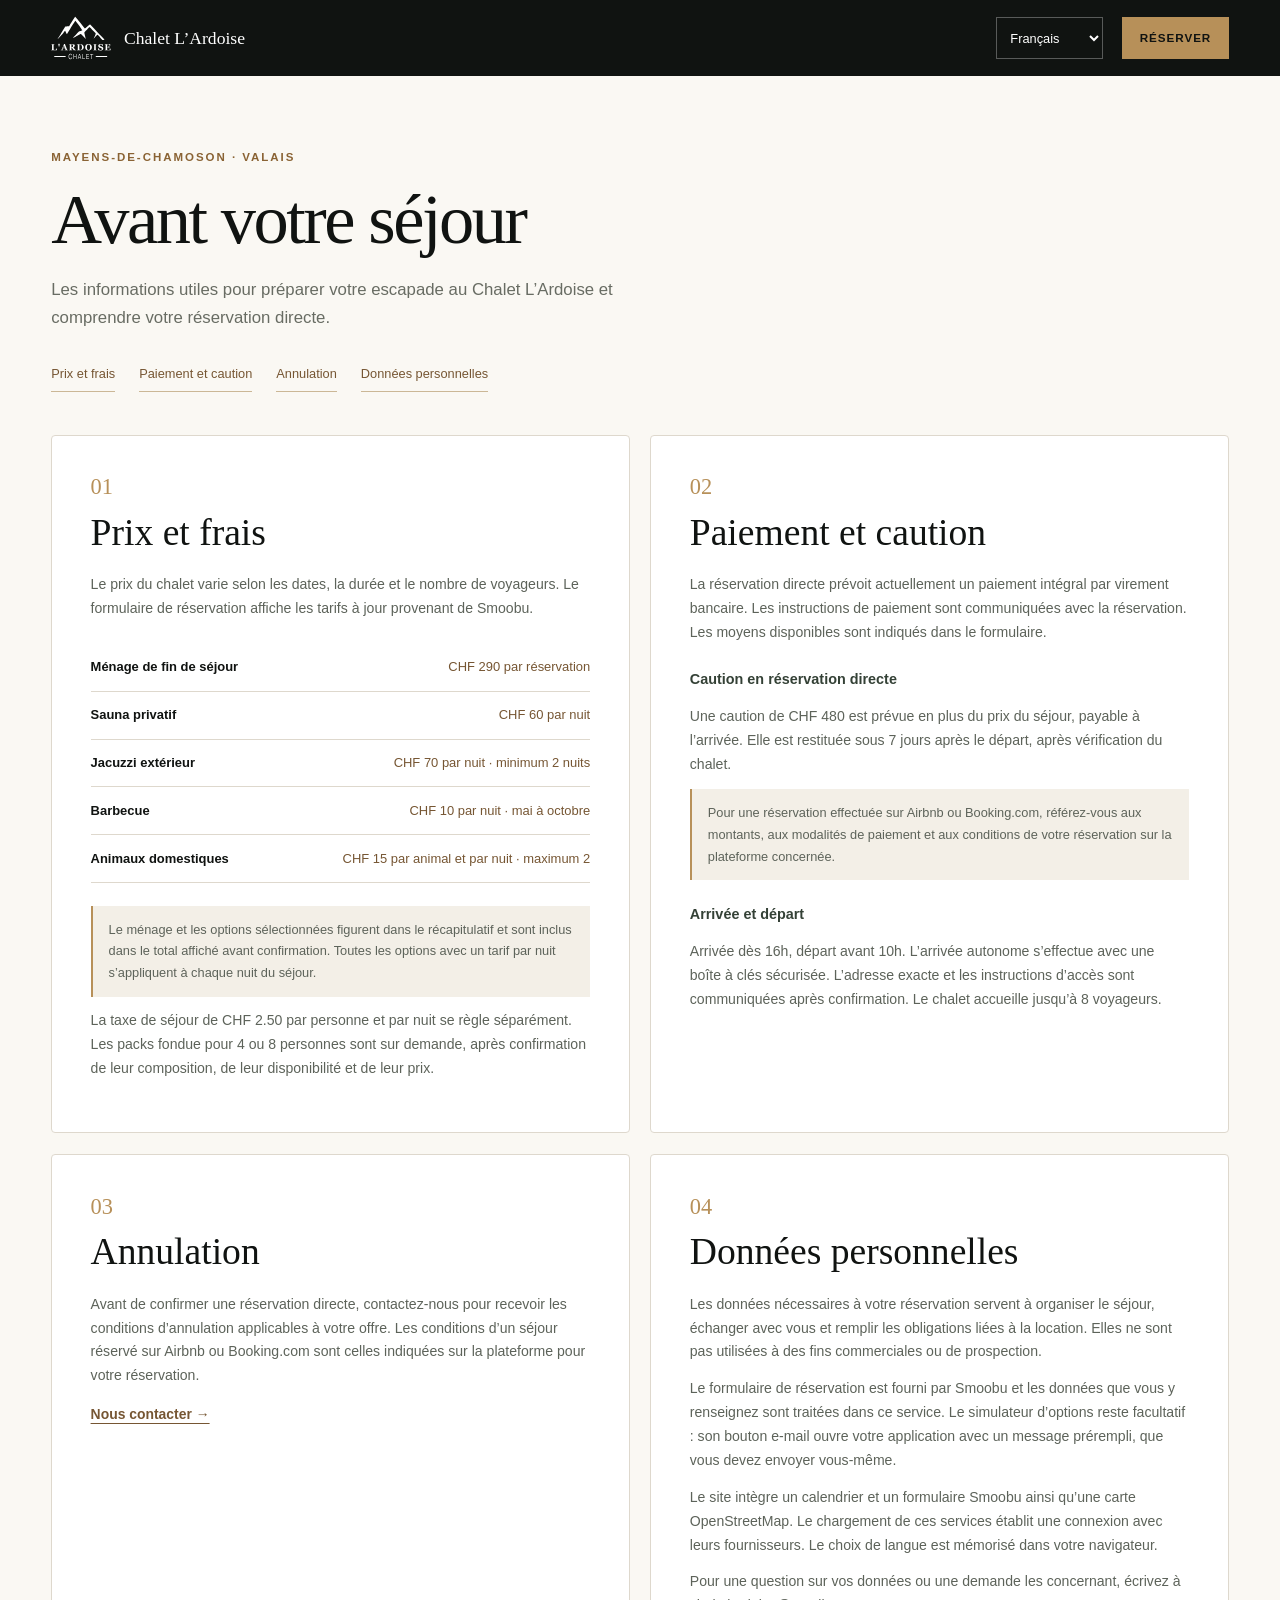
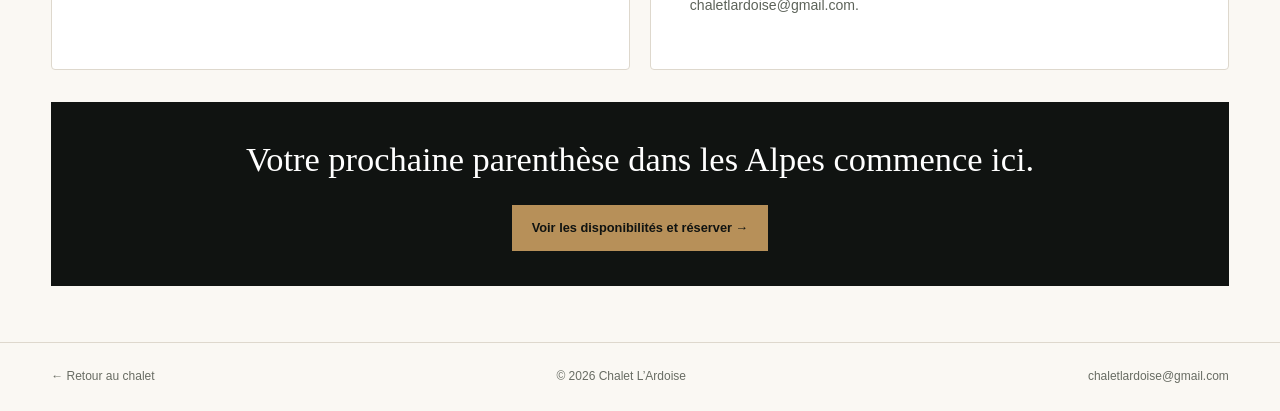
==== infos-sejour/index.html @ dc981add "Clarify direct booking fees, simplify extras planner and publish stay information" ====
<!doctype html>
<html lang="fr">
<head>
  <meta charset="utf-8" />
  <meta name="viewport" content="width=device-width,initial-scale=1" />
  <meta name="theme-color" content="#101311" />
  <title>Informations de séjour — Chalet L’Ardoise</title>
  <meta name="description" content="Réservation directe au Chalet L’Ardoise : tarifs, frais de ménage, options, caution et informations pratiques avant votre séjour." />
  <link rel="icon" href="../images/logo.svg" />
  <link rel="stylesheet" href="./stay-info.css" />
  <script src="./stay-info.js" defer></script>
</head>
<body>
  <header class="site-header">
    <a class="brand" href="../"><img src="../images/logo.svg" alt="" width="60" height="44" /><span>Chalet L’Ardoise</span></a>
    <label class="language-label"><span class="sr-only" data-stay-text="language">Langue</span><select id="language"><option value="fr">Français</option><option value="en">English</option><option value="de">Deutsch</option><option value="it">Italiano</option><option value="nl">Nederlands</option></select></label>
    <a href="../reservation-preview/" data-booking-link class="header-book" data-stay-text="book">Réserver</a>
  </header>
  <main>
    <div class="intro">
      <p class="eyebrow">Mayens-de-Chamoson · Valais</p>
      <h1 data-stay-text="title">Avant votre séjour</h1>
      <p class="lead" data-stay-text="lead">Les informations utiles pour préparer votre escapade au Chalet L’Ardoise et comprendre votre réservation directe.</p>
      <nav class="contents" aria-label="Sommaire"><a href="#prix" data-stay-text="priceTitle">Prix et frais</a><a href="#paiement" data-stay-text="paymentTitle">Paiement et caution</a><a href="#annulation" data-stay-text="cancellationTitle">Annulation</a><a href="#donnees" data-stay-text="privacyTitle">Données personnelles</a></nav>
    </div>
    <div class="info-grid">
      <section class="info-card" id="prix">
        <span class="section-number" aria-hidden="true">01</span>
        <h2 data-stay-text="priceTitle">Prix et frais</h2>
        <p data-stay-text="priceBody">Le prix du chalet varie selon les dates, la durée et le nombre de voyageurs. Le formulaire de réservation affiche les tarifs à jour provenant de Smoobu.</p>
        <dl class="price-list">
          <div><dt data-stay-text="cleaningLabel">Ménage de fin de séjour</dt><dd data-stay-text="cleaningPrice">CHF 290 par réservation</dd></div>
          <div><dt data-stay-text="saunaLabel">Sauna privatif</dt><dd data-stay-text="saunaPrice">CHF 60 par nuit</dd></div>
          <div><dt data-stay-text="jacuzziLabel">Jacuzzi extérieur</dt><dd data-stay-text="jacuzziPrice">CHF 70 par nuit · minimum 2 nuits</dd></div>
          <div><dt data-stay-text="bbqLabel">Barbecue</dt><dd data-stay-text="bbqPrice">CHF 10 par nuit · mai à octobre</dd></div>
          <div><dt data-stay-text="petsLabel">Animaux domestiques</dt><dd data-stay-text="petsPrice">CHF 15 par animal et par nuit · maximum 2</dd></div>
        </dl>
        <p class="note" data-stay-text="totalNote">Le ménage et les options sélectionnées figurent dans le récapitulatif et sont inclus dans le total affiché avant confirmation. Toutes les options avec un tarif par nuit s’appliquent à chaque nuit du séjour.</p>
        <p data-stay-text="taxNote">La taxe de séjour de CHF 2.50 par personne et par nuit se règle séparément. Les packs fondue pour 4 ou 8 personnes sont sur demande, après confirmation de leur composition, de leur disponibilité et de leur prix.</p>
      </section>
      <section class="info-card" id="paiement">
        <span class="section-number" aria-hidden="true">02</span>
        <h2 data-stay-text="paymentTitle">Paiement et caution</h2>
        <p data-stay-text="paymentBody">La réservation directe prévoit actuellement un paiement intégral par virement bancaire. Les instructions de paiement sont communiquées avec la réservation. Les moyens disponibles sont indiqués dans le formulaire.</p>
        <h3 data-stay-text="depositTitle">Caution en réservation directe</h3>
        <p data-stay-text="depositBody">Une caution de CHF 480 est prévue en plus du prix du séjour, payable à l’arrivée. Elle est restituée sous 7 jours après le départ, après vérification du chalet.</p>
        <p class="note" data-stay-text="platformNote">Pour une réservation effectuée sur Airbnb ou Booking.com, référez-vous aux montants, aux modalités de paiement et aux conditions de votre réservation sur la plateforme concernée.</p>
        <h3 data-stay-text="arrivalTitle">Arrivée et départ</h3>
        <p data-stay-text="arrivalBody">Arrivée dès 16h, départ avant 10h. L’arrivée autonome s’effectue avec une boîte à clés sécurisée. L’adresse exacte et les instructions d’accès sont communiquées après confirmation. Le chalet accueille jusqu’à 8 voyageurs.</p>
      </section>
      <section class="info-card" id="annulation">
        <span class="section-number" aria-hidden="true">03</span>
        <h2 data-stay-text="cancellationTitle">Annulation</h2>
        <p data-stay-text="cancellationBody">Avant de confirmer une réservation directe, contactez-nous pour recevoir les conditions d’annulation applicables à votre offre. Les conditions d’un séjour réservé sur Airbnb ou Booking.com sont celles indiquées sur la plateforme pour votre réservation.</p>
        <a class="text-link" href="mailto:chaletlardoise@gmail.com" data-stay-text="contact">Nous contacter →</a>
      </section>
      <section class="info-card" id="donnees">
        <span class="section-number" aria-hidden="true">04</span>
        <h2 data-stay-text="privacyTitle">Données personnelles</h2>
        <p data-stay-text="privacyBody">Les données nécessaires à votre réservation servent à organiser le séjour, échanger avec vous et remplir les obligations liées à la location. Elles ne sont pas utilisées à des fins commerciales ou de prospection.</p>
        <p data-stay-text="privacyForm">Le formulaire de réservation est fourni par Smoobu et les données que vous y renseignez sont traitées dans ce service. Le simulateur d’options reste facultatif : son bouton e-mail ouvre votre application avec un message prérempli, que vous devez envoyer vous-même.</p>
        <p data-stay-text="privacyServices">Le site intègre un calendrier et un formulaire Smoobu ainsi qu’une carte OpenStreetMap. Le chargement de ces services établit une connexion avec leurs fournisseurs. Le choix de langue est mémorisé dans votre navigateur.</p>
        <p data-stay-text="privacyContact">Pour une question sur vos données ou une demande les concernant, écrivez à chaletlardoise@gmail.com.</p>
      </section>
    </div>
    <div class="closing"><p data-stay-text="closing">Votre prochaine parenthèse dans les Alpes commence ici.</p><a class="primary-link" href="../reservation-preview/" data-booking-link data-stay-text="bookingCta">Voir les disponibilités et réserver →</a></div>
  </main>
  <footer><a href="../" data-stay-text="back">← Retour au chalet</a><span>© 2026 Chalet L’Ardoise</span><a href="mailto:chaletlardoise@gmail.com">chaletlardoise@gmail.com</a></footer>
</body>
</html>
---- infos-sejour/stay-info.css ----
:root{--ink:#101311;--paper:#faf8f3;--linen:#f3efe7;--bronze:#b79059;--muted:#686c63;--line:#ded8cd;--serif:"Iowan Old Style",Palatino,Georgia,serif}
*{box-sizing:border-box}
html{scroll-behavior:smooth;scroll-padding-top:1.5rem}
body{margin:0;min-width:320px;background:var(--paper);color:var(--ink);font:400 1rem/1.65 Inter,ui-sans-serif,-apple-system,BlinkMacSystemFont,"Segoe UI",sans-serif}
a{color:inherit;text-decoration:none}
a:focus-visible,select:focus-visible{outline:2px solid var(--bronze);outline-offset:4px}
.site-header{display:flex;align-items:center;justify-content:space-between;gap:1.2rem;padding:1rem 4vw;background:var(--ink);color:white}
.brand{display:flex;align-items:center;gap:.8rem;font:400 1.1rem var(--serif)}
.brand img{filter:brightness(0) invert(1)}
.language-label{margin-left:auto}
.language-label select{border:1px solid #ffffff4d;color:white;background:var(--ink);min-height:42px;padding:.5rem .6rem;font:inherit;font-size:.8rem}
.header-book{background:var(--bronze);color:var(--ink);padding:.7rem 1.1rem;font-size:.73rem;letter-spacing:.08em;text-transform:uppercase;font-weight:700}
main{width:min(1180px,calc(100% - 8vw));margin:auto}
.intro{padding:4.5rem 0 2.7rem;max-width:860px}
.eyebrow{margin:0 0 .85rem;color:#8a6334;text-transform:uppercase;letter-spacing:.17em;font-size:.72rem;font-weight:700}
h1{font:400 clamp(2.6rem,5.5vw,4.8rem)/1.08 var(--serif);letter-spacing:-.035em;margin:0 0 1.2rem}
.lead{font-size:1.05rem;max-width:65ch;color:var(--muted);margin:0}
.contents{display:flex;flex-wrap:wrap;gap:.5rem 1.5rem;padding-top:1.6rem;font-size:.8rem;color:#765633}
.contents a{padding:.4rem 0;border-bottom:1px solid #cbb796}
.info-grid{display:grid;grid-template-columns:1fr 1fr;gap:1.3rem}
.info-card{background:#fff;border:1px solid var(--line);padding:clamp(1.4rem,3vw,2.4rem);border-radius:4px;scroll-margin-top:1.5rem}
.section-number{font:400 1.4rem var(--serif);color:var(--bronze)}
h2{font:400 clamp(1.65rem,3vw,2.35rem)/1.2 var(--serif);margin:.45rem 0 1.15rem}
h3{font-size:.9rem;margin:1.45rem 0 .5rem;color:#344136}
.info-card p{font-size:.88rem;line-height:1.7;color:#5d635a;margin:.8rem 0}
.price-list{margin:1.4rem 0}
.price-list>div{display:grid;grid-template-columns:1fr 1.15fr;gap:.75rem;padding:.8rem 0;border-bottom:1px solid var(--line);font-size:.81rem}
.price-list dt{font-weight:650}
.price-list dd{margin:0;color:#765633;text-align:right}
.info-card .note{padding:.8rem 1rem;background:var(--linen);border-left:2px solid var(--bronze);font-size:.8rem}
.text-link{color:#765633;text-decoration:underline;text-underline-offset:4px;font-size:.87rem;font-weight:650}
.closing{margin:2rem 0 3.5rem;padding:2.2rem;background:var(--ink);color:#fff;text-align:center}
.closing p{font:400 clamp(1.6rem,3vw,2.15rem)/1.3 var(--serif);margin:0 0 1.4rem}
.primary-link{display:inline-block;background:var(--bronze);color:var(--ink);padding:.8rem 1.2rem;font-size:.8rem;font-weight:750}
footer{display:flex;justify-content:space-between;gap:1rem;flex-wrap:wrap;padding:1.5rem 4vw;border-top:1px solid var(--line);font-size:.75rem;color:var(--muted)}
.sr-only{position:absolute;width:1px;height:1px;padding:0;margin:-1px;overflow:hidden;clip:rect(0,0,0,0);white-space:nowrap;border:0}
@media(max-width:800px){.info-grid{grid-template-columns:1fr}.intro{padding-top:3rem}.brand span{font-size:.95rem}.brand img{width:45px;height:auto}}
@media(max-width:450px){.site-header{gap:.65rem}.brand span{max-width:8ch}.header-book{padding:.7rem .7rem;font-size:.65rem}.language-label select{max-width:90px}.price-list>div{grid-template-columns:1fr 1fr}.price-list dd{font-size:.78rem}.closing{padding:1.5rem}}
@media(prefers-reduced-motion:reduce){html{scroll-behavior:auto}}
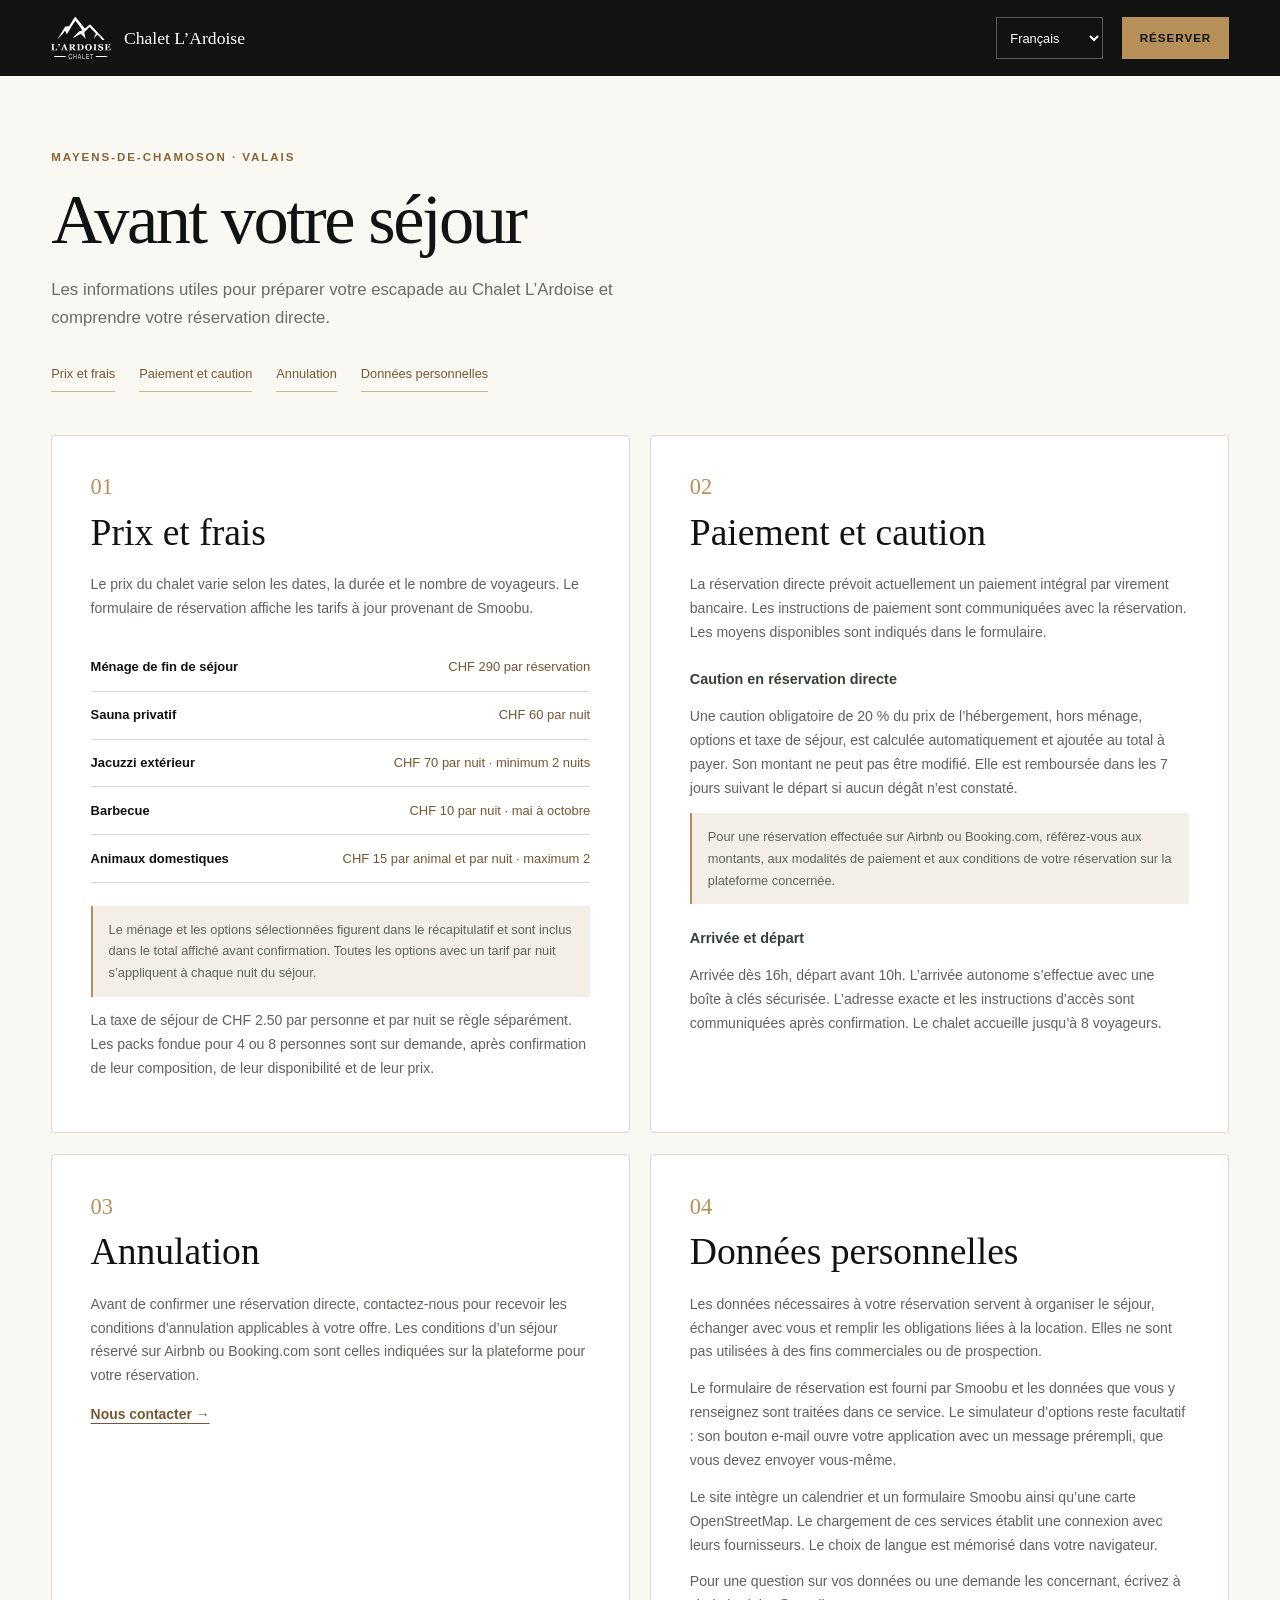
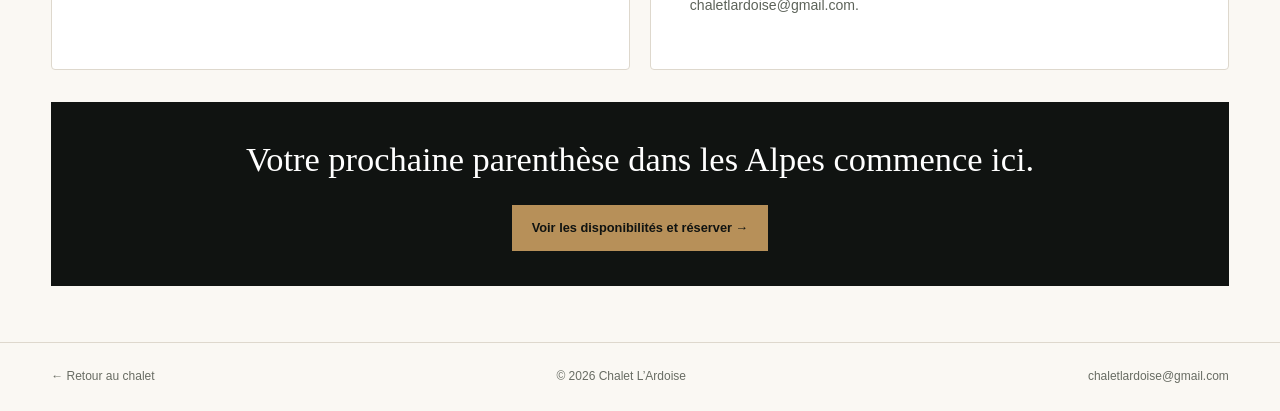
==== commit a945b4f7: "Explain mandatory 20% refundable deposit and direct booking benefits" ====
--- a/infos-sejour/index.html
+++ b/infos-sejour/index.html
@@ -43,7 +43,7 @@
         <h2 data-stay-text="paymentTitle">Paiement et caution</h2>
         <p data-stay-text="paymentBody">La réservation directe prévoit actuellement un paiement intégral par virement bancaire. Les instructions de paiement sont communiquées avec la réservation. Les moyens disponibles sont indiqués dans le formulaire.</p>
         <h3 data-stay-text="depositTitle">Caution en réservation directe</h3>
-        <p data-stay-text="depositBody">Une caution de CHF 480 est prévue en plus du prix du séjour, payable à l’arrivée. Elle est restituée sous 7 jours après le départ, après vérification du chalet.</p>
+        <p data-stay-text="depositBody">Une caution obligatoire de 20 % du prix de l’hébergement, hors ménage, options et taxe de séjour, est calculée automatiquement et ajoutée au total à payer. Son montant ne peut pas être modifié. Elle est remboursée dans les 7 jours suivant le départ si aucun dégât n’est constaté.</p>
         <p class="note" data-stay-text="platformNote">Pour une réservation effectuée sur Airbnb ou Booking.com, référez-vous aux montants, aux modalités de paiement et aux conditions de votre réservation sur la plateforme concernée.</p>
         <h3 data-stay-text="arrivalTitle">Arrivée et départ</h3>
         <p data-stay-text="arrivalBody">Arrivée dès 16h, départ avant 10h. L’arrivée autonome s’effectue avec une boîte à clés sécurisée. L’adresse exacte et les instructions d’accès sont communiquées après confirmation. Le chalet accueille jusqu’à 8 voyageurs.</p>
